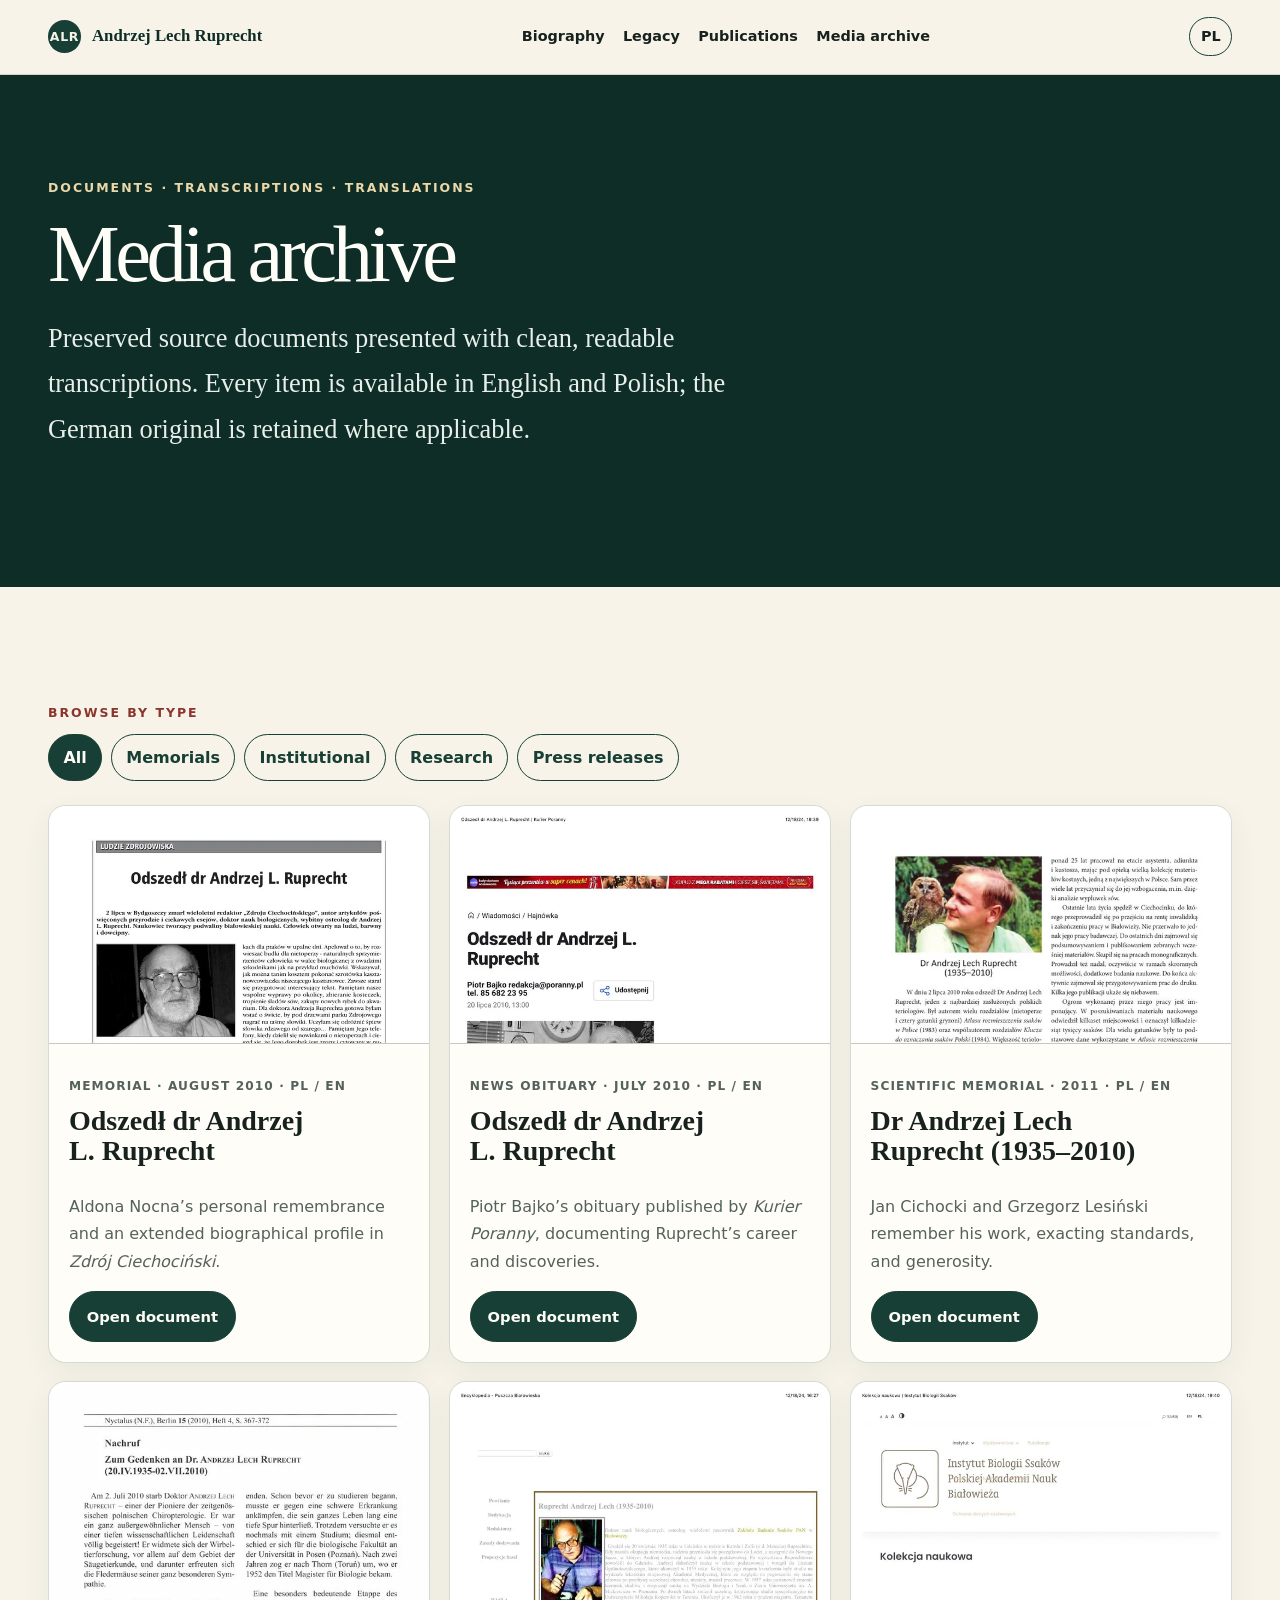
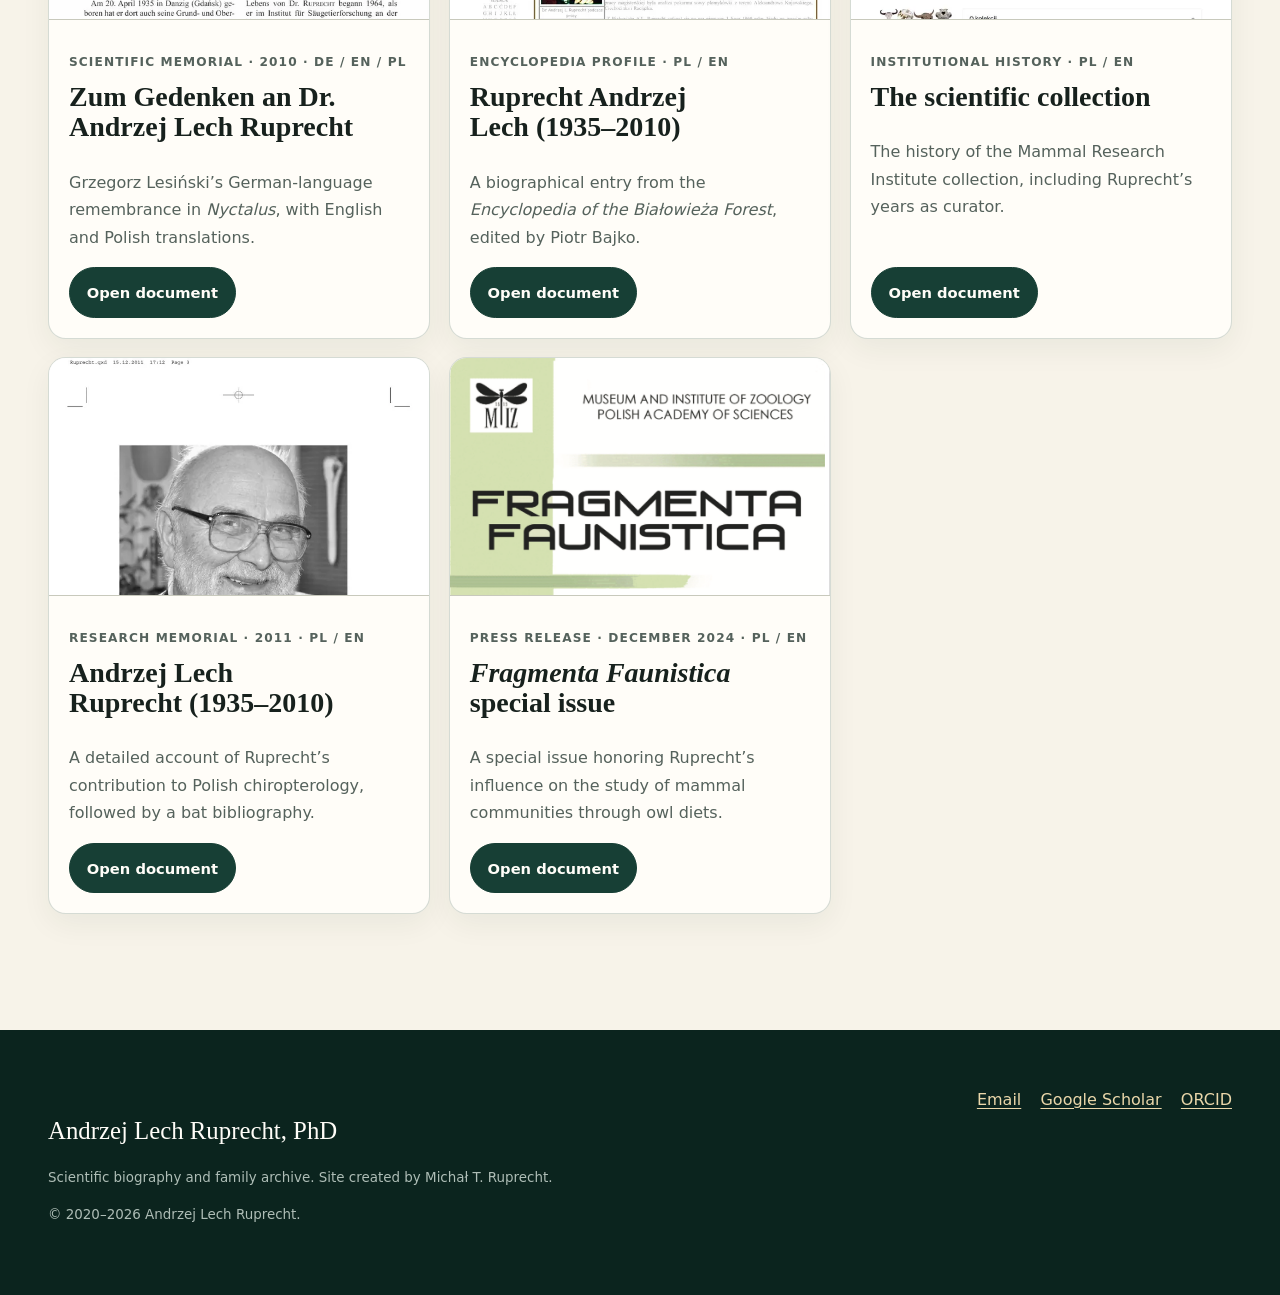
==== media/index.html @ 3eed691e "Redesign site and add multilingual media archive" ====
<!doctype html>
<html lang="en">
  <head>
    <meta charset="utf-8">
    <meta name="viewport" content="width=device-width, initial-scale=1">
    <title>Media archive — Andrzej Lech Ruprecht</title>
    <meta name="description" content="A multilingual archive of press coverage, memorials, institutional histories, and research articles relating to Andrzej Lech Ruprecht, with PDFs and transcriptions.">
    <link rel="canonical" href="https://andrzejruprecht.github.io/media/">
    <link rel="icon" href="/assets/favicon.ico">
    <link rel="stylesheet" href="/main.css">
    <meta property="og:title" content="Media archive — Andrzej Lech Ruprecht">
    <meta property="og:description" content="Source PDFs with edited English, Polish, and German transcriptions.">
    <meta property="og:image" content="https://andrzejruprecht.github.io/assets/images/gallery/scientist-at-desk.webp">
  </head>
  <body>
    <a class="skip-link" href="#main">Skip to the main content</a>
    <header class="site-header">
      <div class="nav-shell">
        <a class="brand" href="/"><span class="brand-mark" aria-hidden="true">ALR</span><span>Andrzej Lech Ruprecht</span></a>
        <button class="menu-toggle" type="button" data-menu-toggle aria-expanded="false" aria-controls="site-navigation">Menu</button>
        <nav class="site-nav" id="site-navigation" data-site-nav aria-label="Primary navigation"><a href="/#biography">Biography</a><a href="/#legacy">Legacy</a><a href="/#publications">Publications</a><a href="/media/" aria-current="page">Media archive</a></nav>
        <div class="utility-nav"><a class="language-link" href="/pl/#media" lang="pl" hreflang="pl" aria-label="Czytaj po polsku">PL</a></div>
      </div>
    </header>

    <main id="main">
      <header class="article-hero">
        <div class="section-shell">
          <p class="eyebrow">Documents · Transcriptions · Translations</p>
          <h1>Media archive</h1>
          <p class="hero-deck">Preserved source documents presented with clean, readable transcriptions. Every item is available in English and Polish; the German original is retained where applicable.</p>
        </div>
      </header>

      <section class="section">
        <div class="section-shell">
          <div class="archive-toolbar">
            <p class="section-kicker">Browse by type</p>
            <div class="filter-buttons" aria-label="Filter archive items">
              <button class="filter-button" type="button" data-media-filter="all" aria-pressed="true">All</button>
              <button class="filter-button" type="button" data-media-filter="memorial" aria-pressed="false">Memorials</button>
              <button class="filter-button" type="button" data-media-filter="institutional" aria-pressed="false">Institutional</button>
              <button class="filter-button" type="button" data-media-filter="research" aria-pressed="false">Research</button>
              <button class="filter-button" type="button" data-media-filter="press" aria-pressed="false">Press releases</button>
            </div>
          </div>

          <div class="media-grid">
            <article class="media-card" data-media-category="memorial">
              <img src="/assets/media/thumbnails/ciechocinek.webp" width="900" height="900" alt="First page of the Zdrój Ciechociński memorial article">
              <div class="media-card-body"><p class="media-meta">Memorial · August 2010 · PL / EN</p><h3>Odszedł dr Andrzej L. Ruprecht</h3><p>Aldona Nocna’s personal remembrance and an extended biographical profile in <em>Zdrój Ciechociński</em>.</p><a class="button" href="/media/zdroj-ciechocinski/">Open document</a></div>
            </article>

            <article class="media-card" data-media-category="memorial">
              <img src="/assets/media/thumbnails/kurier.webp" width="900" height="900" alt="First page of the Kurier Poranny article">
              <div class="media-card-body"><p class="media-meta">News obituary · July 2010 · PL / EN</p><h3>Odszedł dr Andrzej L. Ruprecht</h3><p>Piotr Bajko’s obituary published by <em>Kurier Poranny</em>, documenting Ruprecht’s career and discoveries.</p><a class="button" href="/media/kurier-poranny/">Open document</a></div>
            </article>

            <article class="media-card" data-media-category="memorial">
              <img src="/assets/media/thumbnails/chronmy.webp" width="900" height="900" alt="One-page memorial from Chrońmy Przyrodę Ojczystą">
              <div class="media-card-body"><p class="media-meta">Scientific memorial · 2011 · PL / EN</p><h3>Dr Andrzej Lech Ruprecht (1935–2010)</h3><p>Jan Cichocki and Grzegorz Lesiński remember his work, exacting standards, and generosity.</p><a class="button" href="/media/chronmy-przyrode/">Open document</a></div>
            </article>

            <article class="media-card" data-media-category="memorial">
              <img src="/assets/media/thumbnails/nyctalus.webp" width="900" height="900" alt="First page of the German Nyctalus memorial">
              <div class="media-card-body"><p class="media-meta">Scientific memorial · 2010 · DE / EN / PL</p><h3>Zum Gedenken an Dr. Andrzej Lech Ruprecht</h3><p>Grzegorz Lesiński’s German-language remembrance in <em>Nyctalus</em>, with English and Polish translations.</p><a class="button" href="/media/nyctalus-memorial/">Open document</a></div>
            </article>

            <article class="media-card" data-media-category="institutional">
              <img src="/assets/media/thumbnails/encyklopedia.webp" width="900" height="900" alt="Printed encyclopedia profile of Andrzej Ruprecht">
              <div class="media-card-body"><p class="media-meta">Encyclopedia profile · PL / EN</p><h3>Ruprecht Andrzej Lech (1935–2010)</h3><p>A biographical entry from the <em>Encyclopedia of the Białowieża Forest</em>, edited by Piotr Bajko.</p><a class="button" href="/media/puszcza-bialowieska/">Open document</a></div>
            </article>

            <article class="media-card" data-media-category="institutional">
              <img src="/assets/media/thumbnails/kolekcja.webp" width="900" height="900" alt="Printed page about the Mammal Research Institute scientific collection">
              <div class="media-card-body"><p class="media-meta">Institutional history · PL / EN</p><h3>The scientific collection</h3><p>The history of the Mammal Research Institute collection, including Ruprecht’s years as curator.</p><a class="button" href="/media/scientific-collection/">Open document</a></div>
            </article>

            <article class="media-card" data-media-category="research">
              <img src="/assets/media/thumbnails/nietoperze.webp" width="900" height="900" alt="First page of the Polish chiropterology memorial article">
              <div class="media-card-body"><p class="media-meta">Research memorial · 2011 · PL / EN</p><h3>Andrzej Lech Ruprecht (1935–2010)</h3><p>A detailed account of Ruprecht’s contribution to Polish chiropterology, followed by a bat bibliography.</p><a class="button" href="/media/chiropterology-memorial/">Open document</a></div>
            </article>

            <article class="media-card" data-media-category="press">
              <img src="/assets/media/thumbnails/fragmenta-faunistica.png" width="900" height="900" alt="Fragmenta Faunistica special issue cover">
              <div class="media-card-body"><p class="media-meta">Press release · December 2024 · PL / EN</p><h3><em>Fragmenta Faunistica</em> special issue</h3><p>A special issue honoring Ruprecht’s influence on the study of mammal communities through owl diets.</p><a class="button" href="/media/fragmenta-faunistica/">Open document</a></div>
            </article>
          </div>
        </div>
      </section>
    </main>

    <footer class="site-footer"><div class="footer-shell"><div><p class="footer-title">Andrzej Lech Ruprecht, PhD</p><p class="footer-small">Scientific biography and family archive. Site created by Michał T. Ruprecht.</p><p class="footer-small">© 2020–<span data-current-year></span> Andrzej Lech Ruprecht.</p></div><nav class="footer-links" aria-label="External links"><a href="mailto:DrAndrzejRuprecht@gmail.com">Email</a><a href="https://scholar.google.com/citations?user=XcLSwFMAAAAJ&hl=en" target="_blank" rel="noopener">Google Scholar</a><a href="https://orcid.org/0000-0003-1378-7554" target="_blank" rel="noopener">ORCID</a></nav></div></footer>
    <script src="/script.js" defer></script>
  </body>
</html>
---- main.css ----
:root {
  --ink: #17211d;
  --muted: #55625c;
  --forest: #173f35;
  --forest-deep: #0d2d26;
  --fern: #3f705e;
  --sage: #dce8e1;
  --paper: #f7f3e9;
  --paper-deep: #ece4d3;
  --white: #fffdf8;
  --gold: #b78028;
  --gold-soft: #ead7aa;
  --line: #c8c9bc;
  --danger: #8b352c;
  --shadow: 0 18px 46px rgba(18, 48, 40, 0.12);
  --radius: 1.1rem;
  --content: 74rem;
}

* { box-sizing: border-box; }

html {
  scroll-behavior: smooth;
  color-scheme: light;
}

body {
  margin: 0;
  background: var(--paper);
  color: var(--ink);
  font-family: Inter, ui-sans-serif, system-ui, -apple-system, BlinkMacSystemFont, "Segoe UI", sans-serif;
  font-size: 1rem;
  line-height: 1.72;
  text-rendering: optimizeLegibility;
}

img { display: block; max-width: 100%; height: auto; }

a {
  color: var(--forest);
  text-decoration-thickness: 0.09em;
  text-underline-offset: 0.16em;
}

a:hover { color: var(--danger); }
:focus-visible { outline: 3px solid var(--gold); outline-offset: 4px; }
button, input, select { font: inherit; }

.skip-link {
  position: fixed;
  z-index: 100;
  top: 0.75rem;
  left: 0.75rem;
  padding: 0.7rem 1rem;
  border-radius: 0.5rem;
  background: var(--white);
  color: var(--forest-deep);
  transform: translateY(-180%);
}

.skip-link:focus { transform: translateY(0); }

.site-header {
  position: sticky;
  z-index: 30;
  top: 0;
  border-bottom: 1px solid rgba(23, 63, 53, 0.18);
  background: rgba(247, 243, 233, 0.94);
  backdrop-filter: blur(16px);
}

.nav-shell,
.section-shell,
.footer-shell {
  width: min(calc(100% - 2rem), var(--content));
  margin-inline: auto;
}

.nav-shell {
  min-height: 4.6rem;
  display: flex;
  align-items: center;
  justify-content: space-between;
  gap: 1.5rem;
}

.brand {
  display: inline-flex;
  align-items: center;
  gap: 0.7rem;
  color: var(--forest-deep);
  font-family: Georgia, "Times New Roman", serif;
  font-size: 1.05rem;
  font-weight: 700;
  text-decoration: none;
}

.brand-mark {
  width: 2.05rem;
  height: 2.05rem;
  display: grid;
  place-items: center;
  border-radius: 50%;
  background: var(--forest);
  color: var(--paper);
  font-family: Inter, ui-sans-serif, system-ui, sans-serif;
  font-size: 0.78rem;
  letter-spacing: 0.05em;
}

.site-nav,
.utility-nav {
  display: flex;
  align-items: center;
  gap: 1.15rem;
}

.site-nav a,
.utility-nav a {
  color: var(--ink);
  font-size: 0.9rem;
  font-weight: 700;
  text-decoration: none;
}

.language-link {
  min-width: 2.55rem;
  padding: 0.38rem 0.65rem;
  border: 1px solid var(--forest);
  border-radius: 999px;
  text-align: center;
}

.menu-toggle {
  display: none;
  border: 1px solid var(--forest);
  border-radius: 999px;
  background: transparent;
  color: var(--forest);
  padding: 0.45rem 0.8rem;
  font-weight: 800;
}

.hero {
  overflow: hidden;
  color: var(--white);
  background: radial-gradient(circle at 76% 20%, rgba(234, 215, 170, 0.18), transparent 30rem), var(--forest-deep);
}

.hero-grid {
  min-height: min(52rem, calc(100vh - 4.6rem));
  display: grid;
  grid-template-columns: minmax(0, 1.05fr) minmax(22rem, 0.8fr);
  align-items: center;
  gap: clamp(2rem, 6vw, 6rem);
  padding-block: clamp(3.5rem, 8vw, 7rem);
}

.eyebrow,
.section-kicker {
  margin: 0 0 0.7rem;
  color: var(--gold-soft);
  font-size: 0.78rem;
  font-weight: 850;
  letter-spacing: 0.16em;
  text-transform: uppercase;
}

.section-kicker { color: var(--danger); }

h1, h2, h3 {
  margin-top: 0;
  font-family: Georgia, "Times New Roman", serif;
  line-height: 1.08;
  text-wrap: balance;
}

h1 {
  max-width: 12ch;
  margin-bottom: 1.2rem;
  font-size: clamp(3.2rem, 8vw, 7.2rem);
  font-weight: 500;
  letter-spacing: -0.055em;
}

h2 {
  margin-bottom: 1rem;
  color: var(--forest-deep);
  font-size: clamp(2.2rem, 4.8vw, 4.4rem);
  font-weight: 500;
  letter-spacing: -0.035em;
}

h3 { margin-bottom: 0.65rem; font-size: clamp(1.3rem, 2.2vw, 1.75rem); }

.hero-deck {
  max-width: 43rem;
  margin: 0 0 2rem;
  color: #e8eee9;
  font-family: Georgia, "Times New Roman", serif;
  font-size: clamp(1.2rem, 2.4vw, 1.65rem);
}

.button-row { display: flex; flex-wrap: wrap; gap: 0.8rem; }

.button {
  display: inline-flex;
  min-height: 3rem;
  align-items: center;
  justify-content: center;
  gap: 0.45rem;
  padding: 0.72rem 1.05rem;
  border: 1px solid var(--forest);
  border-radius: 999px;
  background: var(--forest);
  color: var(--white);
  font-size: 0.92rem;
  font-weight: 800;
  text-decoration: none;
}

.button:hover { background: var(--forest-deep); color: var(--white); }
.button-light { border-color: var(--gold-soft); background: var(--gold-soft); color: var(--forest-deep); }
.button-ghost { border-color: currentColor; background: transparent; color: inherit; }

.hero-portrait {
  position: relative;
  justify-self: end;
  width: min(100%, 31rem);
}

.hero-portrait::before {
  position: absolute;
  inset: -1.15rem 1.15rem 1.15rem -1.15rem;
  border: 1px solid rgba(234, 215, 170, 0.72);
  border-radius: 48% 48% 1.5rem 1.5rem;
  content: "";
}

.hero-portrait img {
  position: relative;
  width: 100%;
  aspect-ratio: 4 / 5;
  border-radius: 48% 48% 1.5rem 1.5rem;
  object-fit: cover;
  object-position: 50% 45%;
  filter: saturate(0.9) contrast(1.03);
}

.hero-caption { margin: 0.75rem 0 0; color: #d2ddd7; font-size: 0.82rem; }
.section { padding-block: clamp(4rem, 9vw, 7.5rem); }
.section-alt { background: var(--white); }
.section-dark { background: var(--forest-deep); color: var(--white); }
.section-dark h2 { color: var(--white); }
.section-header { max-width: 52rem; margin-bottom: clamp(2rem, 5vw, 3.6rem); }
.section-lead { margin: 0; color: var(--muted); font-size: clamp(1.05rem, 1.7vw, 1.25rem); }
.section-dark .section-lead { color: #ced9d3; }

.bio-grid {
  display: grid;
  grid-template-columns: minmax(0, 0.7fr) minmax(0, 1.3fr);
  gap: clamp(2rem, 6vw, 6rem);
  align-items: start;
}

.bio-aside { position: sticky; top: 6.4rem; }
.bio-aside img { width: 100%; border-radius: var(--radius); box-shadow: var(--shadow); }
.bio-copy { max-width: 49rem; }
.bio-copy p:first-of-type::first-letter { float: left; margin: 0.1rem 0.55rem 0 0; color: var(--forest); font-family: Georgia, serif; font-size: 4.6rem; line-height: 0.82; }

.stats-grid {
  display: grid;
  grid-template-columns: repeat(4, minmax(0, 1fr));
  gap: 1rem;
  margin-top: 3rem;
}

.stat { padding: 1.35rem; border-top: 3px solid var(--gold); background: rgba(255, 253, 248, 0.08); }
.stat strong { display: block; margin-bottom: 0.25rem; color: var(--gold-soft); font-family: Georgia, serif; font-size: 2rem; }

.timeline {
  display: grid;
  grid-template-columns: repeat(4, minmax(0, 1fr));
  gap: 1rem;
  padding: 0;
  list-style: none;
}

.timeline li { padding: 1.3rem; border: 1px solid var(--line); border-radius: var(--radius); background: var(--white); }
.timeline time { display: block; margin-bottom: 0.45rem; color: var(--danger); font-weight: 850; }

.gallery-grid { display: grid; grid-template-columns: repeat(12, 1fr); gap: 0.85rem; }
.gallery-card { grid-column: span 4; overflow: hidden; margin: 0; border-radius: var(--radius); background: var(--paper-deep); }
.gallery-card:nth-child(1), .gallery-card:nth-child(5) { grid-column: span 7; }
.gallery-card:nth-child(2), .gallery-card:nth-child(6) { grid-column: span 5; }
.gallery-card img { width: 100%; aspect-ratio: 4 / 3; object-fit: cover; transition: transform 350ms ease; }
.gallery-card:hover img { transform: scale(1.025); }
.gallery-card figcaption { padding: 0.8rem 1rem 1rem; color: var(--muted); font-size: 0.86rem; }

.toolbar { display: grid; grid-template-columns: minmax(0, 1fr) 11rem; gap: 0.8rem; margin-bottom: 1rem; }
.field { width: 100%; min-height: 3.2rem; padding: 0.72rem 0.9rem; border: 1px solid #9ba89f; border-radius: 0.65rem; background: var(--white); color: var(--ink); }
.results-count { min-height: 1.7rem; margin: 0 0 1rem; color: var(--muted); font-size: 0.9rem; }
.publication-list { display: grid; gap: 0; margin: 0; padding: 0; border-top: 1px solid var(--line); list-style: none; }
.publication-list li { display: grid; grid-template-columns: 4.2rem minmax(0, 1fr); gap: 1rem; padding: 1rem 0; border-bottom: 1px solid var(--line); }
.publication-year { color: var(--danger); font-weight: 850; }

.media-grid { display: grid; grid-template-columns: repeat(3, minmax(0, 1fr)); gap: 1.15rem; }
.media-card { display: flex; min-width: 0; flex-direction: column; overflow: hidden; border: 1px solid rgba(23, 63, 53, 0.18); border-radius: var(--radius); background: var(--white); box-shadow: 0 10px 30px rgba(18, 48, 40, 0.06); }
.media-card img { width: 100%; aspect-ratio: 16 / 10; border-bottom: 1px solid var(--line); background: #eee; object-fit: cover; object-position: top; }
.media-card-body { display: flex; flex: 1; flex-direction: column; padding: 1.25rem; }
.media-meta { margin-bottom: 0.55rem; color: var(--danger); font-size: 0.76rem; font-weight: 850; letter-spacing: 0.09em; text-transform: uppercase; }
.media-card p { color: var(--muted); }
.media-card .button { align-self: flex-start; margin-top: auto; }
.archive-toolbar { margin-bottom: 1.5rem; }
.filter-buttons, .language-tabs { display: flex; flex-wrap: wrap; gap: 0.55rem; }
.filter-button, .language-tab { min-height: 2.7rem; padding: 0.55rem 0.9rem; border: 1px solid var(--forest); border-radius: 999px; background: transparent; color: var(--forest); cursor: pointer; font-weight: 800; }
.filter-button[aria-pressed="true"], .language-tab[aria-selected="true"] { background: var(--forest); color: var(--white); }

.article-hero { padding-block: clamp(3.5rem, 8vw, 6.5rem); background: var(--forest-deep); color: var(--white); }
.article-hero h1 { max-width: 17ch; font-size: clamp(2.7rem, 6.3vw, 5.7rem); }
.article-layout { display: grid; grid-template-columns: minmax(15rem, 0.34fr) minmax(0, 1fr); gap: clamp(2rem, 5vw, 4.5rem); align-items: start; }
.document-box { position: sticky; top: 6.2rem; overflow: hidden; border: 1px solid var(--line); border-radius: var(--radius); background: var(--white); box-shadow: var(--shadow); }
.document-box img { width: 100%; max-height: 22rem; border-bottom: 1px solid var(--line); background: #eee; object-fit: cover; object-position: top; }
.document-box-body { padding: 1.15rem; }
.document-box dl { display: grid; grid-template-columns: auto minmax(0, 1fr); gap: 0.35rem 0.8rem; margin: 0 0 1rem; font-size: 0.86rem; }
.document-box dt { color: var(--muted); }
.document-box dd { margin: 0; text-align: right; font-weight: 750; }
.transcript-panel { margin-top: 1rem; padding: clamp(1.2rem, 3vw, 2.2rem); border: 1px solid var(--line); border-radius: var(--radius); background: var(--white); }
.transcript-panel[hidden] { display: none; }
.transcript-note { padding: 0.8rem 1rem; border-left: 4px solid var(--gold); background: #f3ead5; color: #4c4b42; font-size: 0.9rem; }
.transcript-body { max-width: 47rem; }
.transcript-body p, .transcript-body li { hanging-punctuation: first; }
.transcript-body .byline { color: var(--muted); font-style: italic; }
.source-list { padding-left: 1.2rem; }
.breadcrumbs { margin: 0 0 1.2rem; font-size: 0.9rem; }
.breadcrumbs a { color: inherit; }

.site-footer { padding-block: 3.5rem; background: #0b241e; color: #dbe5df; }
.footer-shell { display: grid; grid-template-columns: 1.3fr 0.7fr; gap: 2rem; }
.footer-title { margin-bottom: 0.7rem; color: var(--white); font-family: Georgia, serif; font-size: 1.55rem; }
.footer-links { display: flex; flex-wrap: wrap; justify-content: flex-end; gap: 0.8rem 1.2rem; }
.site-footer a { color: var(--gold-soft); }
.footer-small { color: #aebdb6; font-size: 0.84rem; }
.empty-state { padding: 2rem; border: 1px dashed var(--line); border-radius: var(--radius); color: var(--muted); text-align: center; }

@media (max-width: 900px) {
  .menu-toggle { display: inline-flex; }
  .site-nav { position: absolute; top: 100%; right: 0; left: 0; display: none; align-items: stretch; flex-direction: column; padding: 1rem; border-bottom: 1px solid var(--line); background: var(--paper); }
  .site-nav[data-open="true"] { display: flex; }
  .hero-grid, .bio-grid, .article-layout { grid-template-columns: 1fr; }
  .hero-grid { padding-bottom: 4rem; }
  .hero-portrait { justify-self: start; width: min(100%, 28rem); }
  .bio-aside, .document-box { position: static; }
  .stats-grid, .timeline { grid-template-columns: repeat(2, minmax(0, 1fr)); }
  .media-grid { grid-template-columns: repeat(2, minmax(0, 1fr)); }
}

@media (max-width: 620px) {
  .nav-shell, .section-shell, .footer-shell { width: min(calc(100% - 1.25rem), var(--content)); }
  .brand span:last-child { display: none; }
  .hero-grid { min-height: auto; }
  h1 { font-size: clamp(3rem, 18vw, 4.8rem); }
  .stats-grid, .timeline, .media-grid, .toolbar, .footer-shell { grid-template-columns: 1fr; }
  .gallery-card, .gallery-card:nth-child(n) { grid-column: span 12; }
  .publication-list li { grid-template-columns: 3.6rem minmax(0, 1fr); gap: 0.65rem; }
  .footer-links { justify-content: flex-start; }
}

@media (prefers-reduced-motion: reduce) {
  *, *::before, *::after { scroll-behavior: auto !important; transition-duration: 0.01ms !important; }
}

@media print {
  .site-header, .site-footer, .button-row, .language-tabs, .document-box { display: none !important; }
  body { background: white; color: black; font-size: 11pt; }
  .section, .article-hero { padding: 1rem 0; background: white; color: black; }
  .article-layout { display: block; }
  .transcript-panel { border: 0; padding: 0; }
}
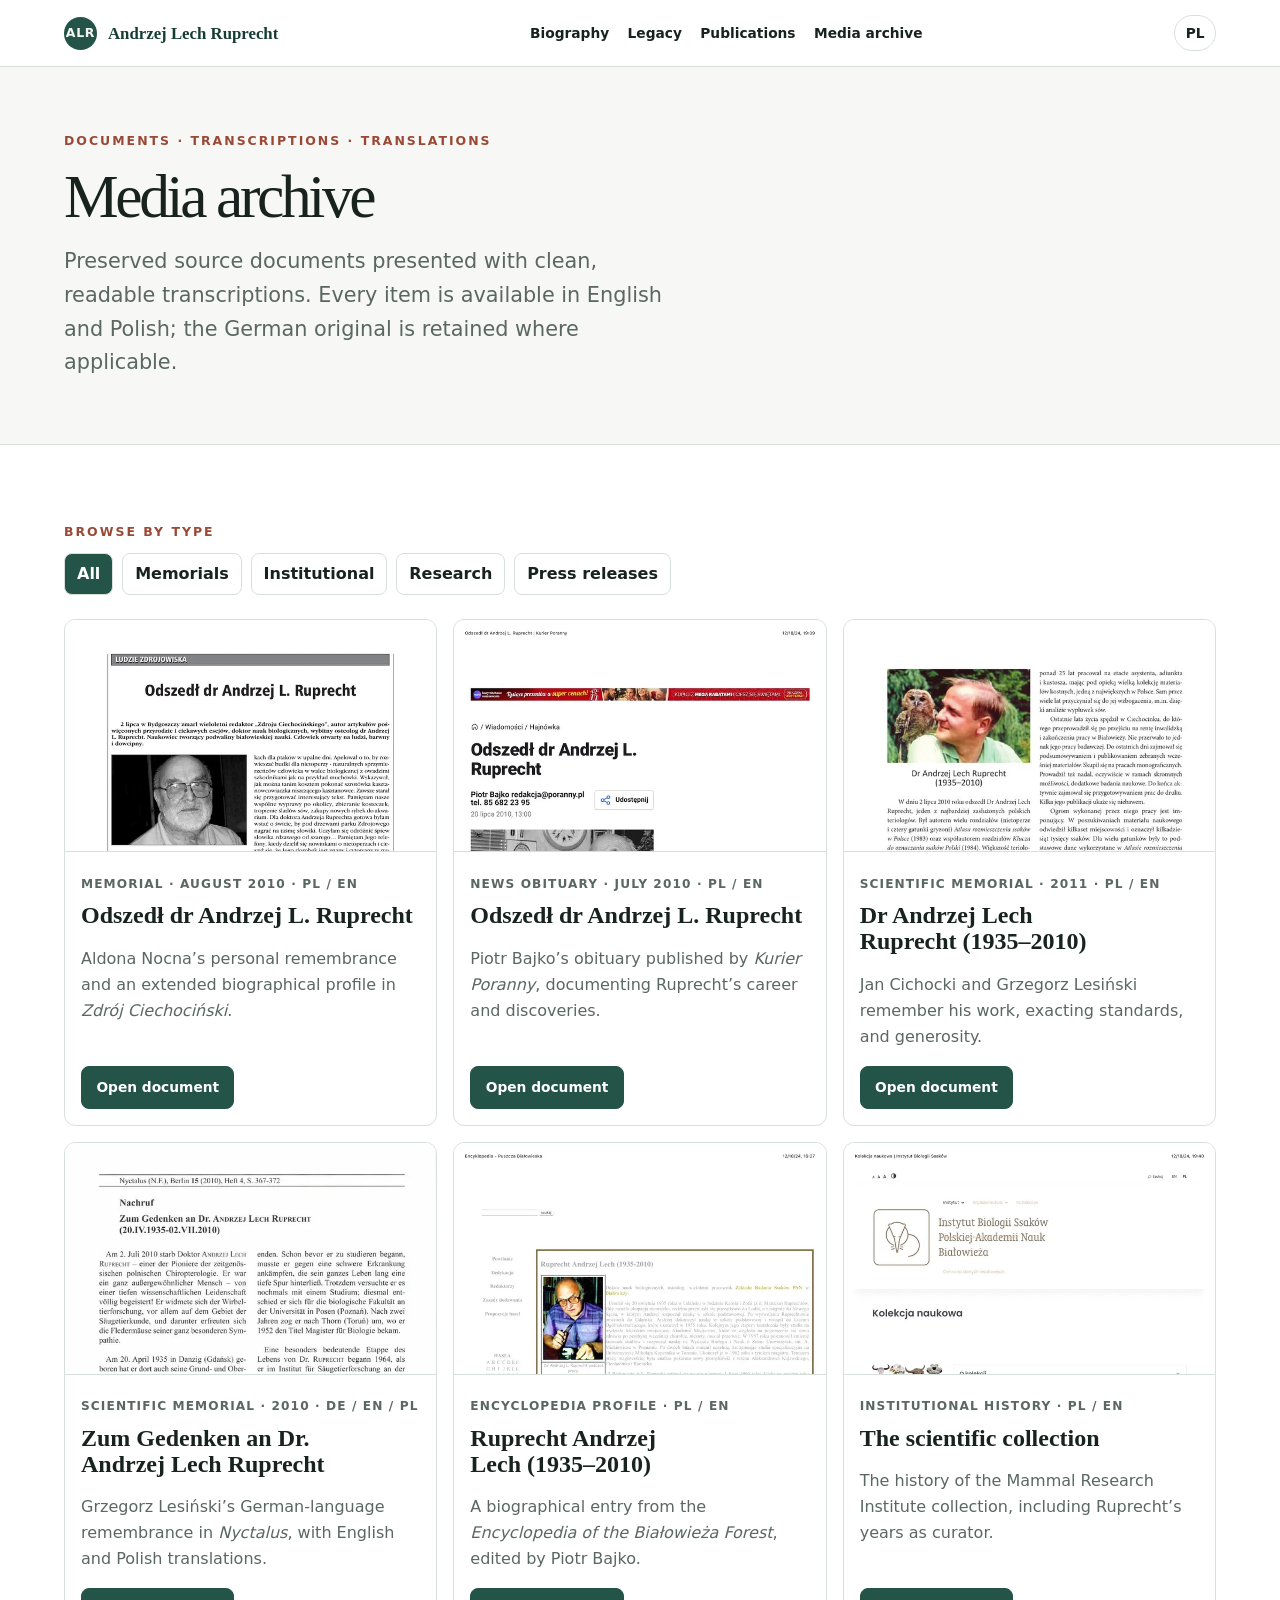
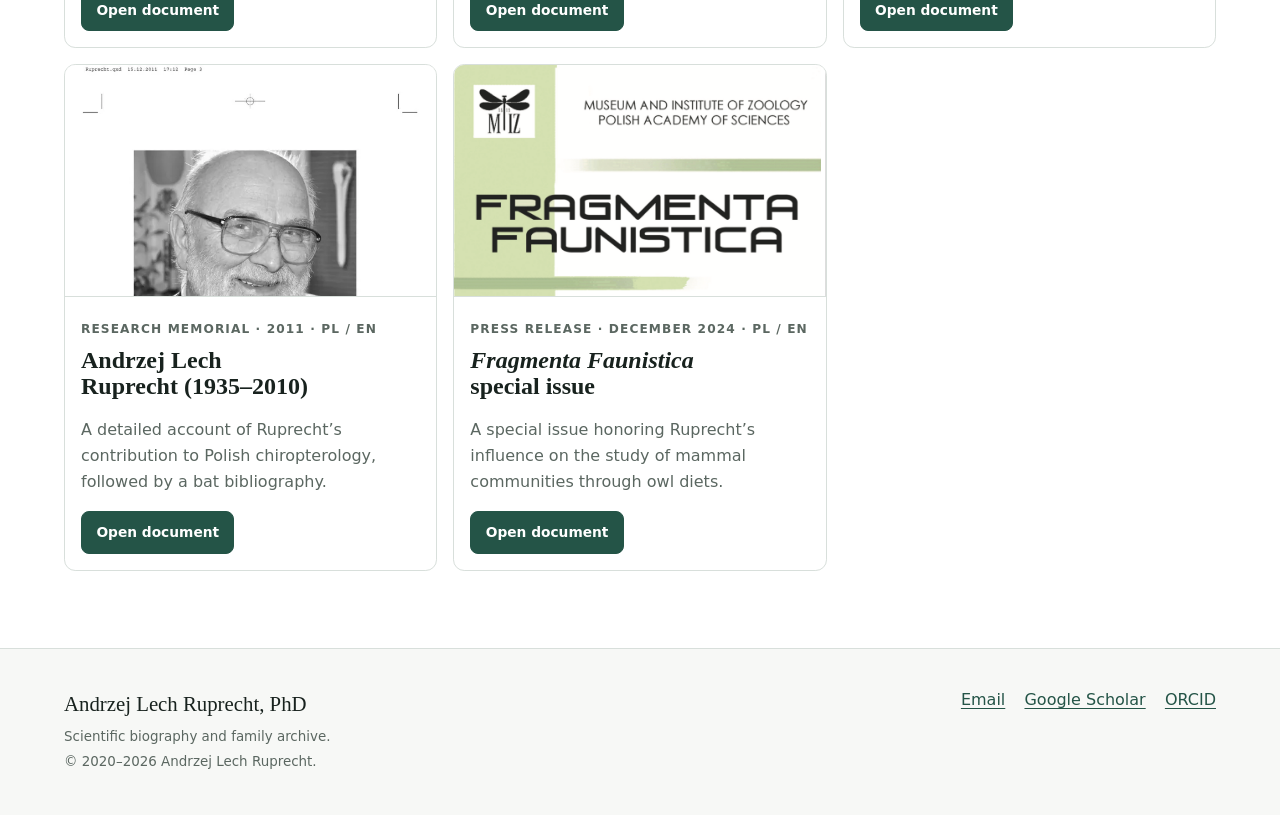
==== commit 80838078: "Simplify layout and improve usability" ====
--- a/media/index.html
+++ b/media/index.html
@@ -90,7 +90,7 @@
       </section>
     </main>
 
-    <footer class="site-footer"><div class="footer-shell"><div><p class="footer-title">Andrzej Lech Ruprecht, PhD</p><p class="footer-small">Scientific biography and family archive. Site created by Michał T. Ruprecht.</p><p class="footer-small">© 2020–<span data-current-year></span> Andrzej Lech Ruprecht.</p></div><nav class="footer-links" aria-label="External links"><a href="mailto:DrAndrzejRuprecht@gmail.com">Email</a><a href="https://scholar.google.com/citations?user=XcLSwFMAAAAJ&hl=en" target="_blank" rel="noopener">Google Scholar</a><a href="https://orcid.org/0000-0003-1378-7554" target="_blank" rel="noopener">ORCID</a></nav></div></footer>
+    <footer class="site-footer"><div class="footer-shell"><div><p class="footer-title">Andrzej Lech Ruprecht, PhD</p><p class="footer-small">Scientific biography and family archive.</p><p class="footer-small">© 2020–<span data-current-year></span> Andrzej Lech Ruprecht.</p></div><nav class="footer-links" aria-label="External links"><a href="mailto:DrAndrzejRuprecht@gmail.com">Email</a><a href="https://scholar.google.com/citations?user=XcLSwFMAAAAJ&hl=en" target="_blank" rel="noopener">Google Scholar</a><a href="https://orcid.org/0000-0003-1378-7554" target="_blank" rel="noopener">ORCID</a></nav></div></footer>
     <script src="/script.js" defer></script>
   </body>
 </html>
--- a/main.css
+++ b/main.css
@@ -366,6 +366,133 @@
   .footer-links { justify-content: flex-start; }
 }
 
+/* Compact editorial layout */
+:root {
+  --ink: #18221e;
+  --muted: #5b6761;
+  --forest: #245447;
+  --forest-deep: #173d33;
+  --sage: #e8f0ec;
+  --paper: #f7f8f6;
+  --paper-deep: #eef1ee;
+  --white: #ffffff;
+  --gold: #9c6330;
+  --gold-soft: #f0dfca;
+  --line: #d8dfdb;
+  --danger: #9a4936;
+  --shadow: 0 10px 28px rgba(18, 48, 40, 0.09);
+  --radius: 0.7rem;
+  --content: 72rem;
+}
+
+body { background: var(--white); font-size: 1rem; line-height: 1.62; }
+html { scroll-padding-top: 5rem; }
+.nav-shell, .section-shell, .footer-shell { width: min(calc(100% - 2.5rem), var(--content)); }
+.nav-shell { min-height: 4.15rem; }
+.site-header { border-bottom-color: var(--line); background: rgba(255, 255, 255, 0.96); }
+.site-nav a, .utility-nav a { font-size: 0.86rem; }
+.language-link { border-color: var(--line); }
+
+.hero {
+  color: var(--ink);
+  background: linear-gradient(135deg, #f1f5f2, #fff 68%);
+  border-bottom: 1px solid var(--line);
+}
+
+.hero-grid {
+  min-height: 0;
+  grid-template-columns: minmax(0, 1fr) minmax(19rem, 0.72fr);
+  gap: clamp(2rem, 5vw, 4.5rem);
+  padding-block: clamp(2.75rem, 6vw, 5rem);
+}
+
+.hero .eyebrow { color: var(--danger); }
+h1 { max-width: 15ch; margin-bottom: 1rem; font-size: clamp(2.8rem, 6vw, 5rem); }
+h2 { margin-bottom: 0.8rem; font-size: clamp(1.9rem, 3.8vw, 3.15rem); }
+h3 { font-size: clamp(1.2rem, 2vw, 1.5rem); }
+.hero-deck { max-width: 38rem; margin-bottom: 1.5rem; color: var(--muted); font-family: inherit; font-size: clamp(1.05rem, 1.8vw, 1.3rem); }
+.button { min-height: 2.7rem; padding: 0.58rem 0.9rem; border-radius: 0.5rem; font-size: 0.86rem; }
+.button-light { border-color: var(--forest); background: var(--forest); color: var(--white); }
+.button-ghost { border-color: var(--line); background: var(--white); color: var(--ink); }
+.button-ghost:hover { border-color: var(--forest); background: var(--sage); color: var(--forest-deep); }
+.hero-portrait { width: min(100%, 28rem); margin: 0; }
+.hero-portrait::before { display: none; }
+.hero-portrait img { aspect-ratio: 4 / 3; border-radius: var(--radius); box-shadow: var(--shadow); }
+.hero-caption { color: var(--muted); }
+
+.section { padding-block: clamp(3rem, 6vw, 5rem); }
+.section-alt { background: var(--paper); }
+.section-header { max-width: 46rem; margin-bottom: clamp(1.5rem, 3vw, 2.35rem); }
+.section-lead { font-size: clamp(1rem, 1.4vw, 1.13rem); }
+.bio-grid { grid-template-columns: minmax(15rem, 0.6fr) minmax(0, 1.4fr); gap: clamp(2rem, 5vw, 4rem); }
+.bio-aside { top: 5.2rem; }
+.bio-copy { max-width: 46rem; }
+.bio-copy p { margin-top: 0; margin-bottom: 1.15rem; }
+.bio-copy p:first-of-type::first-letter { float: none; margin: 0; color: inherit; font-family: inherit; font-size: inherit; line-height: inherit; }
+
+.stats-grid { gap: 0.8rem; margin-top: 2rem; }
+.stat { padding: 1.1rem; border: 1px solid rgba(255, 255, 255, 0.18); border-radius: 0.55rem; }
+.stat strong { font-size: 1.75rem; }
+
+.gallery-grid { grid-template-columns: repeat(3, minmax(0, 1fr)); gap: 1rem; }
+.gallery-card, .gallery-card:nth-child(n) { grid-column: auto; border: 1px solid var(--line); border-radius: var(--radius); background: var(--white); }
+.gallery-card img { transition: none; }
+.gallery-card:hover img { transform: none; }
+.gallery-card figcaption { padding: 0.65rem 0.8rem; }
+
+.toolbar { grid-template-columns: minmax(0, 1fr) 11rem; }
+.field { min-height: 3rem; border-radius: 0.5rem; }
+.publication-list li { grid-template-columns: 3.5rem minmax(0, 1fr); padding: 0.78rem 0; font-size: 0.93rem; line-height: 1.5; }
+.publication-toggle { margin-top: 1.2rem; }
+
+.media-grid { gap: 1rem; }
+.media-card { border-color: var(--line); box-shadow: none; }
+.media-card-body { padding: 1rem; }
+.media-card p { margin-top: 0.4rem; }
+
+.filter-button, .language-tab { min-height: 2.45rem; padding: 0.45rem 0.75rem; border-color: var(--line); border-radius: 0.5rem; color: var(--ink); }
+.article-hero { padding-block: clamp(2.5rem, 5vw, 4rem); border-bottom: 1px solid var(--line); background: var(--paper); color: var(--ink); }
+.article-hero .eyebrow { color: var(--danger); }
+.article-hero h1 { max-width: 22ch; font-size: clamp(2.25rem, 4.8vw, 4rem); }
+.article-hero .hero-deck { margin-bottom: 0; }
+.breadcrumbs { margin-bottom: 0.8rem; color: var(--muted); }
+.breadcrumbs a { color: var(--forest); }
+.article-layout { grid-template-columns: minmax(15rem, 18rem) minmax(0, 1fr); gap: clamp(2rem, 5vw, 4rem); }
+.document-box { top: 5.2rem; border-color: var(--line); box-shadow: none; }
+.document-box img { max-height: 18rem; }
+.transcript-panel { max-width: 52rem; padding: clamp(1rem, 2.5vw, 1.75rem); }
+.transcript-body { max-width: 46rem; }
+.transcript-body p { margin-top: 0; margin-bottom: 1.05rem; }
+
+.site-footer { padding-block: 2.4rem; border-top: 1px solid var(--line); background: var(--paper); color: var(--muted); }
+.footer-title { margin: 0 0 0.35rem; color: var(--ink); font-size: 1.3rem; }
+.site-footer a { color: var(--forest); }
+.footer-small { margin: 0.2rem 0; color: var(--muted); }
+
+@media (max-width: 900px) {
+  .site-nav { gap: 0; padding: 0.45rem 1.25rem 0.85rem; border-bottom-color: var(--line); background: var(--white); }
+  .site-nav a { padding: 0.65rem 0; border-bottom: 1px solid var(--line); }
+  .hero-grid, .bio-grid, .article-layout { grid-template-columns: 1fr; }
+  .hero-grid { padding-bottom: 3rem; }
+  .bio-aside, .document-box { position: static; }
+  .bio-aside { max-width: 32rem; }
+  .article-layout { gap: 1.5rem; }
+  .document-box { display: grid; grid-template-columns: minmax(10rem, 0.8fr) minmax(0, 1.2fr); }
+  .document-box img { height: 100%; max-height: none; border-right: 1px solid var(--line); border-bottom: 0; }
+}
+
+@media (max-width: 620px) {
+  .nav-shell, .section-shell, .footer-shell { width: min(calc(100% - 1.25rem), var(--content)); }
+  .nav-shell { min-height: 3.85rem; }
+  .hero-grid { gap: 1.6rem; padding-block: 2.15rem; }
+  h1 { font-size: clamp(2.55rem, 13vw, 3.6rem); }
+  .section { padding-block: 2.8rem; }
+  .gallery-grid { grid-template-columns: 1fr; }
+  .publication-list li { grid-template-columns: 2.8rem minmax(0, 1fr); gap: 0.5rem; }
+  .document-box { display: block; }
+  .document-box img { max-height: 18rem; border-right: 0; border-bottom: 1px solid var(--line); }
+}
+
 @media (prefers-reduced-motion: reduce) {
   *, *::before, *::after { scroll-behavior: auto !important; transition-duration: 0.01ms !important; }
 }
